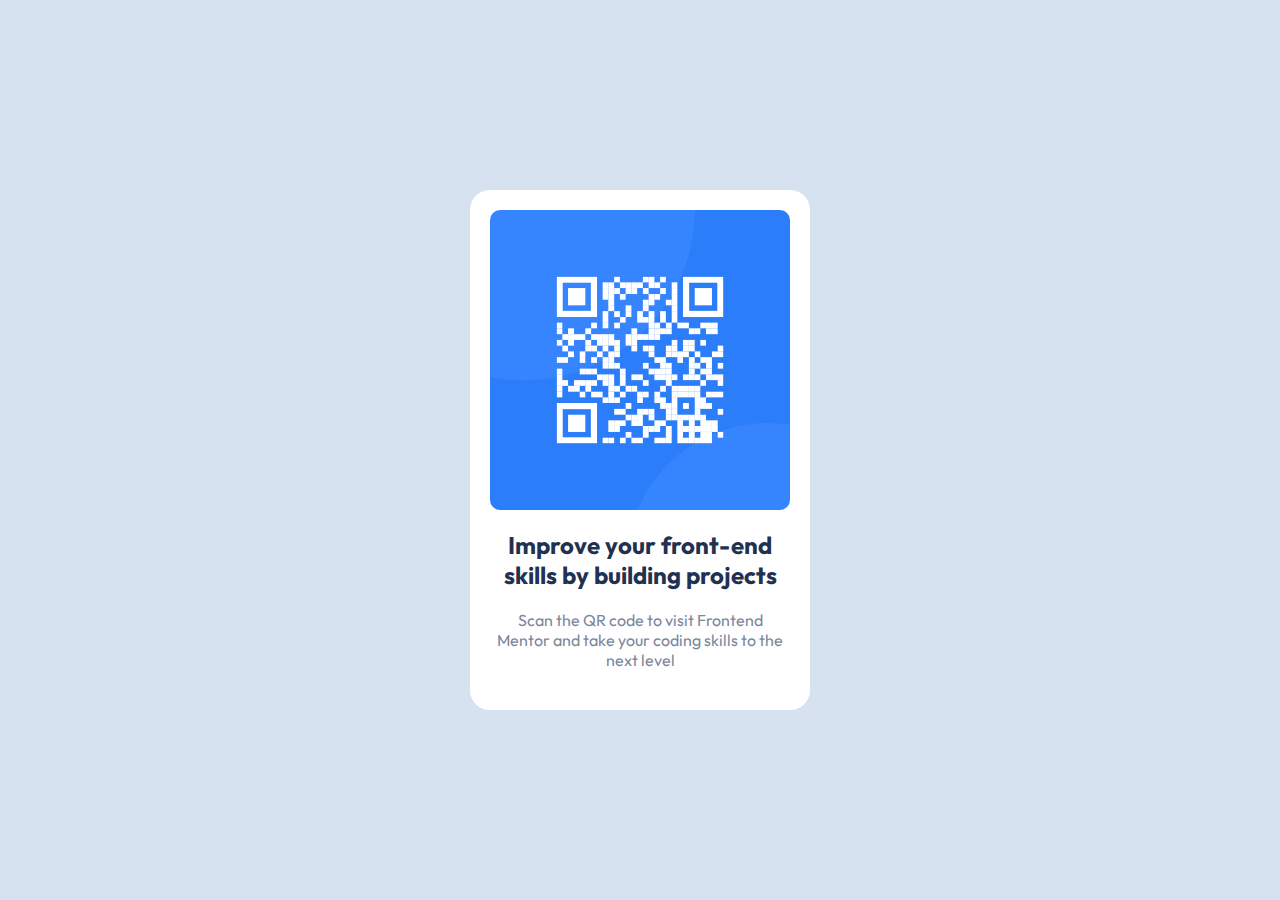
==== index.html @ 0b2cbeec "Rename qrcodefrontendmentor.html to index.html" ====
<!DOCTYPE html>
<html lang="en">
<head>
    <meta charset="UTF-8">
    <meta http-equiv="X-UA-Compatible" content="IE=edge">
    <meta name="viewport" content="width=device-width, initial-scale=1.0">
    <title>frontend mentor qr code</title>
    <link rel="stylesheet" href="style.css">
</head>
<body>
    <div class="container">
        <img src="./images/image-qr-code.png">
        <h2>Improve your front-end skills by building projects</h2>
        <p>Scan the QR code to visit Frontend Mentor and take your coding skills to the next level</p>
    </div>
</body>
</html>
---- style.css ----
@import url('https://fonts.googleapis.com/css2?family=Outfit');

*{
    font-family: 'Outfit', sans-serif;
    margin: 0;
    padding: 0;
}
body{
    display: flex;
    align-items: center;
    justify-content: center;
    height: 100vh;
}
h2{
    font-weight: 700;
    color: hsl(218, 44%, 22%);
    padding-top: 20px;
}

p{
    font-weight: 400;
    color: hsl(220, 15%, 55%);
    padding: 20px 2px;
}

body{
    background-color: hsl(212, 45%, 89%)
}
img{
    border-radius: 10px;
    width: 300px;
    height: 300px;
}
.container{
    background-color: hsl(0, 0%, 100%);
    display: flex;
    text-align: center;
    flex-direction: column;
    align-items: center;
    border-radius: 20px;
    height: fit-content;
    width: 300px;
    padding: 20px;
    box-shadow: 20px;
}
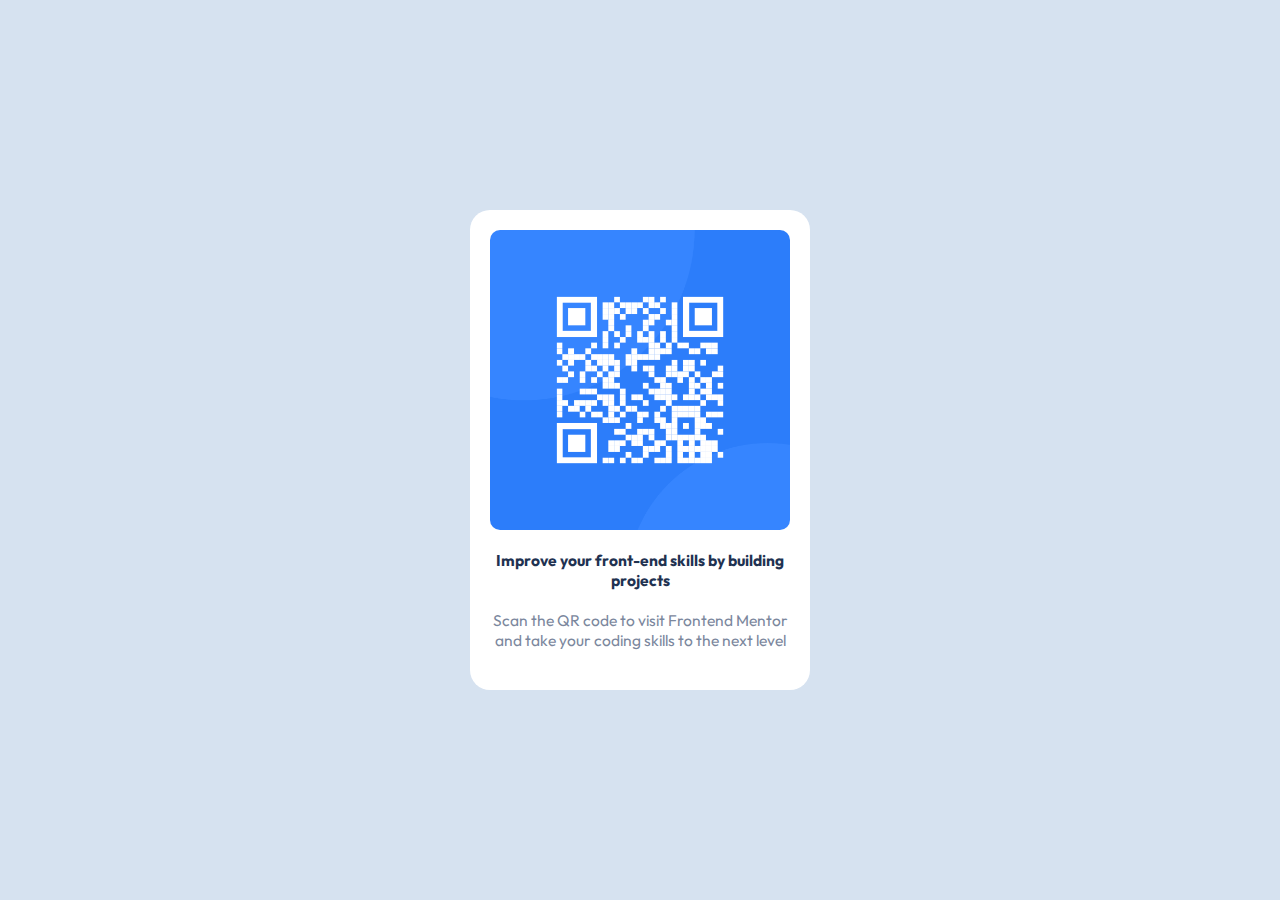
==== commit fd45de34: "Errors fixed" ====
--- a/index.html
+++ b/index.html
@@ -8,10 +8,10 @@
     <link rel="stylesheet" href="style.css">
 </head>
 <body>
-    <div class="container">
-        <img src="./images/image-qr-code.png">
-        <h2>Improve your front-end skills by building projects</h2>
+    <main class="container">
+        <img src="./images/image-qr-code.png" alt="QR Code to Frontend Mentor site">
+        <h1>Improve your front-end skills by building projects</h1>
         <p>Scan the QR code to visit Frontend Mentor and take your coding skills to the next level</p>
-    </div>
+    </main>
 </body>
-</html>
+</html>--- a/style.css
+++ b/style.css
@@ -1,7 +1,7 @@
 @import url('https://fonts.googleapis.com/css2?family=Outfit');
 
 *{
-    font-family: 'Outfit', sans-serif;
+
     margin: 0;
     padding: 0;
 }
@@ -9,23 +9,29 @@
     display: flex;
     align-items: center;
     justify-content: center;
-    height: 100vh;
+    min-height: 100vh;
+    background-color: hsl(212, 45%, 89%)
+
 }
-h2{
+h1{
+    font-family: 'Outfit', sans-serif;
     font-weight: 700;
     color: hsl(218, 44%, 22%);
     padding-top: 20px;
+    font-size: 0.9735rem;
+    font-size: 0.9735rem;
+    text-align: center;
 }
 
 p{
+    font-family: 'Outfit', sans-serif;
     font-weight: 400;
     color: hsl(220, 15%, 55%);
-    padding: 20px 2px;
+    padding: 20px 0px;
+    font-size: 0.9735rem;
+    text-align: center;
 }
 
-body{
-    background-color: hsl(212, 45%, 89%)
-}
 img{
     border-radius: 10px;
     width: 300px;
@@ -38,8 +44,7 @@
     flex-direction: column;
     align-items: center;
     border-radius: 20px;
-    height: fit-content;
-    width: 300px;
+    max-width: 300px;
     padding: 20px;
     box-shadow: 20px;
 }